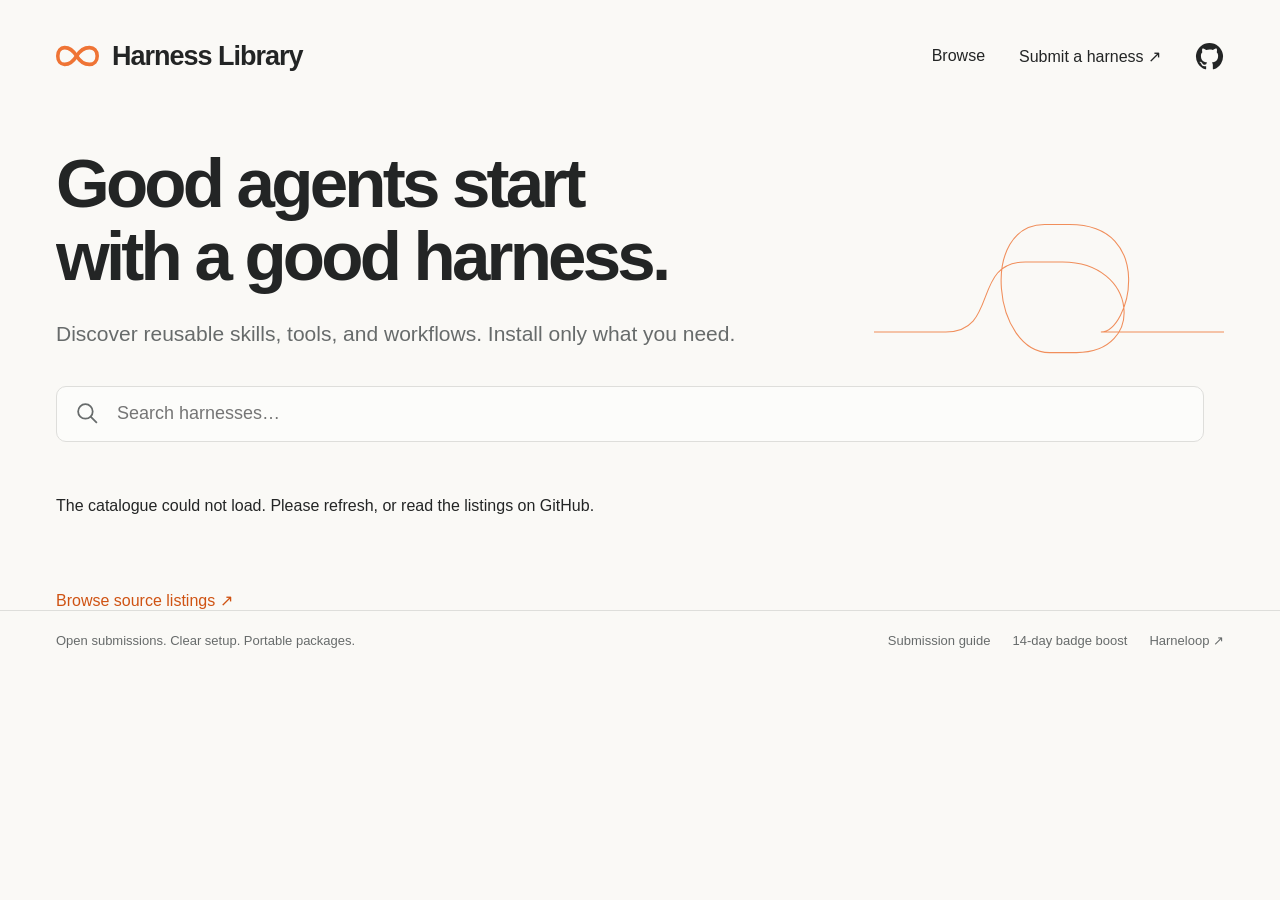
==== site/index.html @ 1335ee17 "Launch Harness Library with reviewed listings and badge rewards" ====
<!doctype html>
<html lang="en">
<head>
  <meta charset="utf-8"><meta name="viewport" content="width=device-width,initial-scale=1">
  <title>Harness Library — reusable agent harnesses</title>
  <meta name="description" content="Discover reusable agent skills, tools and workflows with clear installation instructions. Share your harness in the open Harness Library.">
  <meta name="theme-color" content="#faf9f6"><meta property="og:title" content="Harness Library"><meta property="og:description" content="Good agents start with a good harness. Discover, install and share reusable agent harnesses.">
  <link rel="icon" href="assets/mark.svg" type="image/svg+xml"><link rel="stylesheet" href="style.css">
  <script src="app.js" defer></script>
</head>
<body>
  <a class="skip" href="#main">Skip to content</a>
  <header class="header wrap">
    <a class="brand" href="#" aria-label="Harness Library home"><img src="assets/mark.svg" alt="" width="43" height="34">Harness Library</a>
    <nav aria-label="Main navigation"><a href="#">Browse</a><a href="https://github.com/Ker102/harness-library/issues/new?template=submit-harness.yml">Submit a harness <span aria-hidden="true">↗</span></a><a class="github" href="https://github.com/Ker102/harness-library" aria-label="Harness Library on GitHub"><svg viewBox="0 0 24 24" aria-hidden="true"><path fill="currentColor" d="M12 .8a11.2 11.2 0 0 0-3.54 21.83c.56.1.77-.24.77-.54v-2.1c-3.12.68-3.78-1.33-3.78-1.33-.51-1.3-1.25-1.65-1.25-1.65-1.03-.7.08-.69.08-.69 1.14.08 1.74 1.18 1.74 1.18 1.01 1.73 2.65 1.23 3.29.94.1-.73.39-1.23.71-1.51-2.49-.28-5.11-1.25-5.11-5.54 0-1.22.44-2.22 1.15-3-.11-.28-.5-1.42.11-2.96 0 0 .94-.3 3.08 1.15A10.6 10.6 0 0 1 12 6.2c.95 0 1.9.13 2.79.38 2.14-1.45 3.08-1.15 3.08-1.15.61 1.54.22 2.68.11 2.96.72.78 1.15 1.78 1.15 3 0 4.3-2.63 5.25-5.13 5.53.4.35.76 1.03.76 2.08v3.09c0 .3.2.65.77.54A11.2 11.2 0 0 0 12 .8Z"/></svg></a></nav>
  </header>
  <main id="main" class="wrap" tabindex="-1">
    <section id="browse">
      <div class="hero"><h1>Good agents start<br>with a good harness.</h1><p>Discover reusable skills, tools, and workflows. Install only what you need.</p><svg class="hero-line" viewBox="0 0 560 220" fill="none" aria-hidden="true"><path d="M0 174h115c85 0 41-112 127-112h60c120 0 133 145 22 145h-43c-90 0-113-205-8-205h40c138 0 97 172 50 172h197" stroke="currentColor" stroke-width="1.7"/></svg></div>
      <div class="controls"><label class="search"><svg viewBox="0 0 24 24" fill="none" aria-hidden="true"><circle cx="10" cy="10" r="7"/><path d="m15 15 6 6"/></svg><span class="sr-only">Search harnesses</span><input id="search" type="search" placeholder="Search harnesses…" autocomplete="off"></label><div id="categories" class="categories" role="group" aria-label="Filter by category"></div></div>
      <p id="count" class="sr-only" role="status" aria-live="polite"></p>
      <div id="listings" aria-label="Harness listings"><p class="loading">Loading the library…</p></div>
      <p id="empty" class="empty" hidden>No harnesses match yet. Try another search or category.</p>
    </section>
    <section id="detail" hidden aria-label="Harness details"></section>
    <noscript><p>JavaScript is needed to browse the interactive directory. <a href="https://github.com/Ker102/harness-library/tree/main/data/listings">Read the listings and installation instructions on GitHub.</a></p></noscript>
  </main>
  <footer class="wrap footer"><p>Open submissions. Clear setup. Portable packages.</p><div><a href="https://github.com/Ker102/harness-library/blob/main/CONTRIBUTING.md">Submission guide</a><a href="https://github.com/Ker102/harness-library/blob/main/docs/badge-program.md">14-day badge boost</a><a href="https://harneloop.kaelux.dev">Harneloop ↗</a></div></footer>
  <div id="announcement" class="sr-only" role="status" aria-live="polite"></div>
</body>
</html>
---- site/style.css ----
:root{--bg:#faf9f6;--ink:#232525;--muted:#676b6b;--accent:#cf5313;--orange:#ef7435;--line:#dededb;--surface:#fff;--soft:#f0efeb}*{box-sizing:border-box}html{scroll-behavior:smooth}body{margin:0;background:var(--bg);color:var(--ink);font-family:Inter,"Segoe UI",Arial,sans-serif;-webkit-font-smoothing:antialiased}a{color:var(--accent);text-decoration:none}a:hover{text-decoration:underline}button,input{font:inherit}button,a,input{touch-action:manipulation}button{cursor:pointer}button:focus-visible,a:focus-visible,input:focus-visible{outline:3px solid var(--orange);outline-offset:4px}[hidden]{display:none!important}.wrap{max-width:1370px;margin:auto;padding-left:56px;padding-right:56px}.header{height:112px;display:flex;align-items:center;justify-content:space-between;gap:24px}.brand{display:flex;align-items:center;gap:13px;color:var(--ink);font-size:27px;font-weight:650;letter-spacing:-1px;white-space:nowrap}.brand:hover{text-decoration:none}.header nav{display:flex;align-items:center;gap:34px;font-size:16px}.header nav a{color:var(--ink)}.github svg{width:29px;height:29px;display:block}.hero{position:relative;padding:35px 0 36px;overflow:hidden}.hero h1{font-size:clamp(40px,5.4vw,76px);font-weight:650;letter-spacing:-3.8px;line-height:1.05;margin:0;position:relative;z-index:1}.hero p{font-size:21px;line-height:1.5;color:var(--muted);position:relative;z-index:1;margin:26px 0 0}.hero-line{position:absolute;right:0;top:75px;width:350px;height:210px;color:var(--orange);opacity:.8;z-index:0}.controls{display:flex;gap:20px;align-items:center;margin:0 0 25px}.search{display:flex;align-items:center;gap:15px;border:1px solid var(--line);border-radius:10px;height:56px;flex:1;padding:0 18px;background:rgba(255,255,255,.4)}.search svg{height:25px;width:25px;stroke:var(--muted);stroke-width:1.7;flex-shrink:0}.search input{background:none;border:none;color:var(--ink);width:100%;height:100%;font-size:18px;min-width:0}.search input:focus{outline:none}.search:focus-within{outline:2px solid var(--orange);outline-offset:2px}.categories{display:flex;gap:10px;flex-wrap:wrap}.categories button{border:1px solid var(--line);border-radius:10px;height:52px;padding:0 21px;background:none;color:var(--ink)}.categories button[aria-pressed=true]{background:var(--orange);color:#202222;border-color:var(--orange);font-weight:600}.listing{border-top:1px solid var(--line);padding:28px 0;display:grid;grid-template-columns:174px 1fr 175px;gap:28px;align-items:center}.thumb{height:138px;width:174px;border-radius:10px;overflow:hidden;background:#fff0e5}.thumb img{width:100%;height:100%;object-fit:cover}.listing h2{font-size:27px;letter-spacing:-.9px;font-weight:650;line-height:1.2;margin:0 0 10px}.listing h2 a{color:var(--ink)}.listing p{font-size:18px;line-height:1.45;color:var(--muted);margin:0 0 17px}.labels{display:flex;flex-wrap:wrap;gap:8px;align-items:center}.label{font-size:13px;line-height:1.4;background:#eeedeb;border-radius:20px;padding:6px 12px;color:#585d5d}.label.category{background:#ffe8d8;color:#a8400c}.label.boost{background:#fff0de;color:#9c470f}.listing-action a{font-size:17px;font-weight:600;display:block}.listing-action span{font-size:13px;color:var(--muted);display:block;margin-top:12px}.footer{border-top:1px solid var(--line);padding-top:22px;padding-bottom:32px;display:flex;gap:24px;justify-content:space-between;font-size:13px;color:var(--muted);margin-top:0}.footer p{margin:0}.footer div{display:flex;gap:22px;flex-wrap:wrap}.footer a{color:var(--muted)}.empty,.loading{padding:45px 0 90px;color:var(--muted)}.skip{position:fixed;top:-100px;left:20px;z-index:10;padding:12px;background:white}.skip:focus{top:12px}.sr-only{position:absolute;width:1px;height:1px;padding:0;margin:-1px;overflow:hidden;clip:rect(0,0,0,0);white-space:nowrap;border:0}.back{display:inline-block;margin:18px 0 29px;font-size:15px}.detail-head{border-bottom:1px solid var(--line);padding-bottom:25px}.detail-head h1{font-size:clamp(36px,4vw,57px);line-height:1.13;letter-spacing:-2px;margin:0 0 13px;font-weight:650}.detail-head p{font-size:21px;color:var(--muted);line-height:1.5;margin:0 0 21px}.detail-grid{display:grid;grid-template-columns:minmax(0,1.8fr) minmax(0,1fr);gap:55px;padding:29px 0 55px}.detail-grid h2{font-size:27px;letter-spacing:-.7px;margin:0 0 24px}.detail-grid h3{font-size:19px;line-height:1.35;margin:0 0 8px}.detail-grid p,.detail-grid li{font-size:16px;line-height:1.65;color:var(--muted)}.detail-grid p{margin:0 0 15px}.install-steps{padding:0;list-style:none;counter-reset:steps}.install-steps>li{position:relative;padding-left:51px;margin-bottom:30px;counter-increment:steps}.install-steps>li:before{content:counter(steps);position:absolute;left:0;top:0;display:grid;place-items:center;width:32px;height:32px;background:var(--orange);color:#252727;border-radius:50%;font-size:17px;font-weight:650}.install-steps>li h3{color:var(--ink)}.actions{display:flex;gap:20px;align-items:center;flex-wrap:wrap;margin:18px 0 22px}.button{background:var(--orange);color:#202222;border:1px solid var(--orange);border-radius:7px;font-size:15px;font-weight:600;padding:13px 18px;display:inline-flex;align-items:center;gap:10px}.button:hover{background:#f58a54;text-decoration:none}.codebox{position:relative;background:var(--soft);border:1px solid var(--line);border-radius:8px;padding:18px 16px 50px;margin:17px 0 0}.codebox pre{margin:0;white-space:pre-wrap;overflow-wrap:anywhere;color:var(--ink);font:13px/1.8 Consolas,"Liberation Mono",monospace}.copy{position:absolute;bottom:10px;right:10px;border:1px solid var(--line);border-radius:5px;background:var(--bg);font-size:12px;padding:5px 10px;color:var(--ink)}.manual{border-top:1px solid var(--line);padding-top:22px;margin-top:12px}.manual ul,.notes ul{padding-left:20px}.detail-aside{border-left:1px solid var(--line);padding-left:30px}.inside{display:grid;grid-template-columns:1fr 1fr;gap:15px 22px;margin-bottom:25px}.inside div{font-size:14px;color:var(--muted)}.inside strong{display:block;font-size:24px;color:var(--ink);margin-bottom:3px}.aside-section{border-top:1px solid var(--line);padding-top:20px;margin-top:20px}.badge-offer{background:#fff0e4;border-radius:8px;padding:20px;margin-top:25px}.badge-offer img{max-width:100%;height:28px;margin:4px 0 8px}.badge-offer p{font-size:14px}.badge-offer .codebox{font-size:11px;background:rgba(255,255,255,.6)}.review-link{font-size:14px}.version-line{font-size:14px!important}.error{padding:30px 0 60px}main:focus{outline:none}
@media(min-width:1500px){.hero-line{right:0}}@media(max-width:1100px){.wrap{padding-left:36px;padding-right:36px}.hero h1{letter-spacing:-2.5px}.hero-line{display:none}.controls{align-items:stretch;flex-wrap:wrap}.search{flex-basis:100%;}.listing{grid-template-columns:138px 1fr 135px;gap:22px}.thumb{width:138px;height:125px}.listing h2{font-size:24px}.listing p{font-size:16px}.listing-action a{font-size:15px}.detail-grid{gap:30px}.detail-aside{padding-left:24px}.footer{flex-wrap:wrap}}@media(max-width:720px){.wrap{padding-left:22px;padding-right:22px}.header{height:auto;padding-top:25px;padding-bottom:15px;align-items:flex-start;gap:18px;flex-wrap:wrap}.brand{font-size:23px}.brand img{width:35px}.header nav{gap:22px;font-size:14px}.github svg{width:23px;height:23px}.hero{padding-top:25px;padding-bottom:27px}.hero h1{font-size:40px;letter-spacing:-1.8px}.hero p{font-size:17px;margin-top:20px}.hero-line{display:none}.controls{gap:14px;margin-bottom:22px}.search{height:52px}.search input{font-size:16px}.categories button{padding:0 15px;height:43px;font-size:14px}.listing{grid-template-columns:76px 1fr;gap:17px;padding:26px 0;align-items:start}.thumb{width:76px;height:76px;border-radius:8px}.listing h2{font-size:23px;margin:0 0 10px}.listing p{font-size:15px;margin-bottom:13px}.labels{gap:7px}.label{font-size:11px;padding:5px 9px}.listing-action{grid-column:2}.listing-action span{display:none}.listing-action a{font-size:15px}.footer{font-size:12px;gap:15px;padding-top:23px;padding-bottom:27px}.footer div{gap:17px}.back{margin-top:12px;margin-bottom:24px}.detail-head h1{letter-spacing:-1.5px;font-size:36px}.detail-head p{font-size:18px}.detail-grid{grid-template-columns:1fr;padding-top:25px;gap:18px}.detail-aside{border-left:none;padding-left:0;border-top:1px solid var(--line);padding-top:25px}.detail-grid h2{font-size:25px}.install-steps>li{padding-left:43px}.detail-grid p,.detail-grid li{font-size:15px}.actions{gap:16px}.codebox pre{font-size:12px}.detail-grid h3{font-size:18px}}@media(prefers-reduced-motion:reduce){html{scroll-behavior:auto}}
@media(min-width:1101px){.hero-line{right:0;width:350px;top:75px}}@media(max-width:1100px){.hero-line{display:none}}
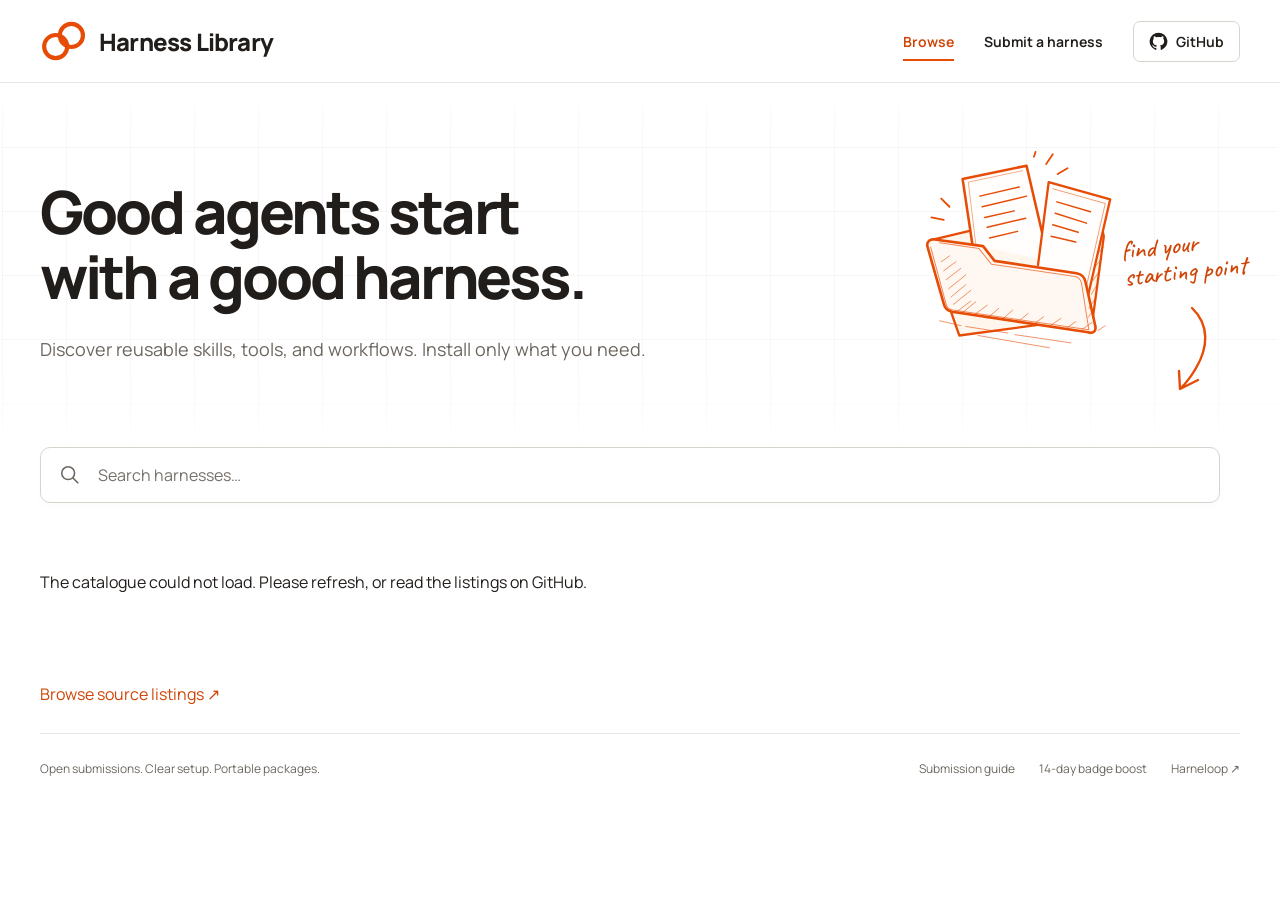
==== commit dc23fa8e: "Refine library design with linked rings and hand-drawn guidance" ====
--- a/site/index.html
+++ b/site/index.html
@@ -4,19 +4,25 @@
   <meta charset="utf-8"><meta name="viewport" content="width=device-width,initial-scale=1">
   <title>Harness Library — reusable agent harnesses</title>
   <meta name="description" content="Discover reusable agent skills, tools and workflows with clear installation instructions. Share your harness in the open Harness Library.">
-  <meta name="theme-color" content="#faf9f6"><meta property="og:title" content="Harness Library"><meta property="og:description" content="Good agents start with a good harness. Discover, install and share reusable agent harnesses.">
-  <link rel="icon" href="assets/mark.svg" type="image/svg+xml"><link rel="stylesheet" href="style.css">
+  <meta name="theme-color" content="#ffffff"><meta property="og:title" content="Harness Library"><meta property="og:description" content="Good agents start with a good harness. Discover, install and share reusable agent harnesses.">
+  <link rel="icon" href="assets/mark.svg" type="image/svg+xml">
+  <link rel="preload" href="assets/fonts/manrope-latin.woff2" as="font" type="font/woff2" crossorigin>
+  <link rel="stylesheet" href="style.css">
   <script src="app.js" defer></script>
 </head>
 <body>
   <a class="skip" href="#main">Skip to content</a>
-  <header class="header wrap">
-    <a class="brand" href="#" aria-label="Harness Library home"><img src="assets/mark.svg" alt="" width="43" height="34">Harness Library</a>
-    <nav aria-label="Main navigation"><a href="#">Browse</a><a href="https://github.com/Ker102/harness-library/issues/new?template=submit-harness.yml">Submit a harness <span aria-hidden="true">↗</span></a><a class="github" href="https://github.com/Ker102/harness-library" aria-label="Harness Library on GitHub"><svg viewBox="0 0 24 24" aria-hidden="true"><path fill="currentColor" d="M12 .8a11.2 11.2 0 0 0-3.54 21.83c.56.1.77-.24.77-.54v-2.1c-3.12.68-3.78-1.33-3.78-1.33-.51-1.3-1.25-1.65-1.25-1.65-1.03-.7.08-.69.08-.69 1.14.08 1.74 1.18 1.74 1.18 1.01 1.73 2.65 1.23 3.29.94.1-.73.39-1.23.71-1.51-2.49-.28-5.11-1.25-5.11-5.54 0-1.22.44-2.22 1.15-3-.11-.28-.5-1.42.11-2.96 0 0 .94-.3 3.08 1.15A10.6 10.6 0 0 1 12 6.2c.95 0 1.9.13 2.79.38 2.14-1.45 3.08-1.15 3.08-1.15.61 1.54.22 2.68.11 2.96.72.78 1.15 1.78 1.15 3 0 4.3-2.63 5.25-5.13 5.53.4.35.76 1.03.76 2.08v3.09c0 .3.2.65.77.54A11.2 11.2 0 0 0 12 .8Z"/></svg></a></nav>
+  <header class="site-header"><div class="header wrap">
+    <a class="brand" href="#" aria-label="Harness Library home"><img src="assets/mark.svg" alt="" width="48" height="44">Harness Library</a>
+    <nav aria-label="Main navigation"><a class="nav-browse" href="#" aria-current="page">Browse</a><a href="https://github.com/Ker102/harness-library/issues/new?template=submit-harness.yml">Submit a harness</a><a class="github" href="https://github.com/Ker102/harness-library" aria-label="Harness Library on GitHub"><svg viewBox="0 0 24 24" aria-hidden="true"><path fill="currentColor" d="M12 .8a11.2 11.2 0 0 0-3.54 21.83c.56.1.77-.24.77-.54v-2.1c-3.12.68-3.78-1.33-3.78-1.33-.51-1.3-1.25-1.65-1.25-1.65-1.03-.7.08-.69.08-.69 1.14.08 1.74 1.18 1.74 1.18 1.01 1.73 2.65 1.23 3.29.94.1-.73.39-1.23.71-1.51-2.49-.28-5.11-1.25-5.11-5.54 0-1.22.44-2.22 1.15-3-.11-.28-.5-1.42.11-2.96 0 0 .94-.3 3.08 1.15A10.6 10.6 0 0 1 12 6.2c.95 0 1.9.13 2.79.38 2.14-1.45 3.08-1.15 3.08-1.15.61 1.54.22 2.68.11 2.96.72.78 1.15 1.78 1.15 3 0 4.3-2.63 5.25-5.13 5.53.4.35.76 1.03.76 2.08v3.09c0 .3.2.65.77.54A11.2 11.2 0 0 0 12 .8Z"/></svg><span>GitHub</span></a></nav>
+  </div>
   </header>
   <main id="main" class="wrap" tabindex="-1">
     <section id="browse">
-      <div class="hero"><h1>Good agents start<br>with a good harness.</h1><p>Discover reusable skills, tools, and workflows. Install only what you need.</p><svg class="hero-line" viewBox="0 0 560 220" fill="none" aria-hidden="true"><path d="M0 174h115c85 0 41-112 127-112h60c120 0 133 145 22 145h-43c-90 0-113-205-8-205h40c138 0 97 172 50 172h197" stroke="currentColor" stroke-width="1.7"/></svg></div>
+      <div class="hero">
+        <div class="hero-copy"><h1>Good agents start<br>with a good harness.</h1><p>Discover reusable skills, tools, and workflows. Install only what you need.</p></div>
+        <div class="hero-sketch" aria-hidden="true"><img src="assets/harness-sketch.svg" alt="" width="340" height="270"><span class="sketch-note">find your<br>starting point</span></div>
+      </div>
       <div class="controls"><label class="search"><svg viewBox="0 0 24 24" fill="none" aria-hidden="true"><circle cx="10" cy="10" r="7"/><path d="m15 15 6 6"/></svg><span class="sr-only">Search harnesses</span><input id="search" type="search" placeholder="Search harnesses…" autocomplete="off"></label><div id="categories" class="categories" role="group" aria-label="Filter by category"></div></div>
       <p id="count" class="sr-only" role="status" aria-live="polite"></p>
       <div id="listings" aria-label="Harness listings"><p class="loading">Loading the library…</p></div>
--- a/site/style.css
+++ b/site/style.css
@@ -1,3 +1,262 @@
-:root{--bg:#faf9f6;--ink:#232525;--muted:#676b6b;--accent:#cf5313;--orange:#ef7435;--line:#dededb;--surface:#fff;--soft:#f0efeb}*{box-sizing:border-box}html{scroll-behavior:smooth}body{margin:0;background:var(--bg);color:var(--ink);font-family:Inter,"Segoe UI",Arial,sans-serif;-webkit-font-smoothing:antialiased}a{color:var(--accent);text-decoration:none}a:hover{text-decoration:underline}button,input{font:inherit}button,a,input{touch-action:manipulation}button{cursor:pointer}button:focus-visible,a:focus-visible,input:focus-visible{outline:3px solid var(--orange);outline-offset:4px}[hidden]{display:none!important}.wrap{max-width:1370px;margin:auto;padding-left:56px;padding-right:56px}.header{height:112px;display:flex;align-items:center;justify-content:space-between;gap:24px}.brand{display:flex;align-items:center;gap:13px;color:var(--ink);font-size:27px;font-weight:650;letter-spacing:-1px;white-space:nowrap}.brand:hover{text-decoration:none}.header nav{display:flex;align-items:center;gap:34px;font-size:16px}.header nav a{color:var(--ink)}.github svg{width:29px;height:29px;display:block}.hero{position:relative;padding:35px 0 36px;overflow:hidden}.hero h1{font-size:clamp(40px,5.4vw,76px);font-weight:650;letter-spacing:-3.8px;line-height:1.05;margin:0;position:relative;z-index:1}.hero p{font-size:21px;line-height:1.5;color:var(--muted);position:relative;z-index:1;margin:26px 0 0}.hero-line{position:absolute;right:0;top:75px;width:350px;height:210px;color:var(--orange);opacity:.8;z-index:0}.controls{display:flex;gap:20px;align-items:center;margin:0 0 25px}.search{display:flex;align-items:center;gap:15px;border:1px solid var(--line);border-radius:10px;height:56px;flex:1;padding:0 18px;background:rgba(255,255,255,.4)}.search svg{height:25px;width:25px;stroke:var(--muted);stroke-width:1.7;flex-shrink:0}.search input{background:none;border:none;color:var(--ink);width:100%;height:100%;font-size:18px;min-width:0}.search input:focus{outline:none}.search:focus-within{outline:2px solid var(--orange);outline-offset:2px}.categories{display:flex;gap:10px;flex-wrap:wrap}.categories button{border:1px solid var(--line);border-radius:10px;height:52px;padding:0 21px;background:none;color:var(--ink)}.categories button[aria-pressed=true]{background:var(--orange);color:#202222;border-color:var(--orange);font-weight:600}.listing{border-top:1px solid var(--line);padding:28px 0;display:grid;grid-template-columns:174px 1fr 175px;gap:28px;align-items:center}.thumb{height:138px;width:174px;border-radius:10px;overflow:hidden;background:#fff0e5}.thumb img{width:100%;height:100%;object-fit:cover}.listing h2{font-size:27px;letter-spacing:-.9px;font-weight:650;line-height:1.2;margin:0 0 10px}.listing h2 a{color:var(--ink)}.listing p{font-size:18px;line-height:1.45;color:var(--muted);margin:0 0 17px}.labels{display:flex;flex-wrap:wrap;gap:8px;align-items:center}.label{font-size:13px;line-height:1.4;background:#eeedeb;border-radius:20px;padding:6px 12px;color:#585d5d}.label.category{background:#ffe8d8;color:#a8400c}.label.boost{background:#fff0de;color:#9c470f}.listing-action a{font-size:17px;font-weight:600;display:block}.listing-action span{font-size:13px;color:var(--muted);display:block;margin-top:12px}.footer{border-top:1px solid var(--line);padding-top:22px;padding-bottom:32px;display:flex;gap:24px;justify-content:space-between;font-size:13px;color:var(--muted);margin-top:0}.footer p{margin:0}.footer div{display:flex;gap:22px;flex-wrap:wrap}.footer a{color:var(--muted)}.empty,.loading{padding:45px 0 90px;color:var(--muted)}.skip{position:fixed;top:-100px;left:20px;z-index:10;padding:12px;background:white}.skip:focus{top:12px}.sr-only{position:absolute;width:1px;height:1px;padding:0;margin:-1px;overflow:hidden;clip:rect(0,0,0,0);white-space:nowrap;border:0}.back{display:inline-block;margin:18px 0 29px;font-size:15px}.detail-head{border-bottom:1px solid var(--line);padding-bottom:25px}.detail-head h1{font-size:clamp(36px,4vw,57px);line-height:1.13;letter-spacing:-2px;margin:0 0 13px;font-weight:650}.detail-head p{font-size:21px;color:var(--muted);line-height:1.5;margin:0 0 21px}.detail-grid{display:grid;grid-template-columns:minmax(0,1.8fr) minmax(0,1fr);gap:55px;padding:29px 0 55px}.detail-grid h2{font-size:27px;letter-spacing:-.7px;margin:0 0 24px}.detail-grid h3{font-size:19px;line-height:1.35;margin:0 0 8px}.detail-grid p,.detail-grid li{font-size:16px;line-height:1.65;color:var(--muted)}.detail-grid p{margin:0 0 15px}.install-steps{padding:0;list-style:none;counter-reset:steps}.install-steps>li{position:relative;padding-left:51px;margin-bottom:30px;counter-increment:steps}.install-steps>li:before{content:counter(steps);position:absolute;left:0;top:0;display:grid;place-items:center;width:32px;height:32px;background:var(--orange);color:#252727;border-radius:50%;font-size:17px;font-weight:650}.install-steps>li h3{color:var(--ink)}.actions{display:flex;gap:20px;align-items:center;flex-wrap:wrap;margin:18px 0 22px}.button{background:var(--orange);color:#202222;border:1px solid var(--orange);border-radius:7px;font-size:15px;font-weight:600;padding:13px 18px;display:inline-flex;align-items:center;gap:10px}.button:hover{background:#f58a54;text-decoration:none}.codebox{position:relative;background:var(--soft);border:1px solid var(--line);border-radius:8px;padding:18px 16px 50px;margin:17px 0 0}.codebox pre{margin:0;white-space:pre-wrap;overflow-wrap:anywhere;color:var(--ink);font:13px/1.8 Consolas,"Liberation Mono",monospace}.copy{position:absolute;bottom:10px;right:10px;border:1px solid var(--line);border-radius:5px;background:var(--bg);font-size:12px;padding:5px 10px;color:var(--ink)}.manual{border-top:1px solid var(--line);padding-top:22px;margin-top:12px}.manual ul,.notes ul{padding-left:20px}.detail-aside{border-left:1px solid var(--line);padding-left:30px}.inside{display:grid;grid-template-columns:1fr 1fr;gap:15px 22px;margin-bottom:25px}.inside div{font-size:14px;color:var(--muted)}.inside strong{display:block;font-size:24px;color:var(--ink);margin-bottom:3px}.aside-section{border-top:1px solid var(--line);padding-top:20px;margin-top:20px}.badge-offer{background:#fff0e4;border-radius:8px;padding:20px;margin-top:25px}.badge-offer img{max-width:100%;height:28px;margin:4px 0 8px}.badge-offer p{font-size:14px}.badge-offer .codebox{font-size:11px;background:rgba(255,255,255,.6)}.review-link{font-size:14px}.version-line{font-size:14px!important}.error{padding:30px 0 60px}main:focus{outline:none}
-@media(min-width:1500px){.hero-line{right:0}}@media(max-width:1100px){.wrap{padding-left:36px;padding-right:36px}.hero h1{letter-spacing:-2.5px}.hero-line{display:none}.controls{align-items:stretch;flex-wrap:wrap}.search{flex-basis:100%;}.listing{grid-template-columns:138px 1fr 135px;gap:22px}.thumb{width:138px;height:125px}.listing h2{font-size:24px}.listing p{font-size:16px}.listing-action a{font-size:15px}.detail-grid{gap:30px}.detail-aside{padding-left:24px}.footer{flex-wrap:wrap}}@media(max-width:720px){.wrap{padding-left:22px;padding-right:22px}.header{height:auto;padding-top:25px;padding-bottom:15px;align-items:flex-start;gap:18px;flex-wrap:wrap}.brand{font-size:23px}.brand img{width:35px}.header nav{gap:22px;font-size:14px}.github svg{width:23px;height:23px}.hero{padding-top:25px;padding-bottom:27px}.hero h1{font-size:40px;letter-spacing:-1.8px}.hero p{font-size:17px;margin-top:20px}.hero-line{display:none}.controls{gap:14px;margin-bottom:22px}.search{height:52px}.search input{font-size:16px}.categories button{padding:0 15px;height:43px;font-size:14px}.listing{grid-template-columns:76px 1fr;gap:17px;padding:26px 0;align-items:start}.thumb{width:76px;height:76px;border-radius:8px}.listing h2{font-size:23px;margin:0 0 10px}.listing p{font-size:15px;margin-bottom:13px}.labels{gap:7px}.label{font-size:11px;padding:5px 9px}.listing-action{grid-column:2}.listing-action span{display:none}.listing-action a{font-size:15px}.footer{font-size:12px;gap:15px;padding-top:23px;padding-bottom:27px}.footer div{gap:17px}.back{margin-top:12px;margin-bottom:24px}.detail-head h1{letter-spacing:-1.5px;font-size:36px}.detail-head p{font-size:18px}.detail-grid{grid-template-columns:1fr;padding-top:25px;gap:18px}.detail-aside{border-left:none;padding-left:0;border-top:1px solid var(--line);padding-top:25px}.detail-grid h2{font-size:25px}.install-steps>li{padding-left:43px}.detail-grid p,.detail-grid li{font-size:15px}.actions{gap:16px}.codebox pre{font-size:12px}.detail-grid h3{font-size:18px}}@media(prefers-reduced-motion:reduce){html{scroll-behavior:auto}}
-@media(min-width:1101px){.hero-line{right:0;width:350px;top:75px}}@media(max-width:1100px){.hero-line{display:none}}
+@font-face {
+  font-family: Manrope;
+  src: url('assets/fonts/manrope-latin.woff2') format('woff2');
+  font-style: normal;
+  font-weight: 200 800;
+  font-display: swap;
+}
+@font-face {
+  font-family: 'JetBrains Mono';
+  src: url('assets/fonts/jetbrains-mono-latin.woff2') format('woff2');
+  font-style: normal;
+  font-weight: 100 800;
+  font-display: swap;
+}
+@font-face {
+  font-family: Caveat;
+  src: url('assets/fonts/caveat-latin.woff2') format('woff2');
+  font-style: normal;
+  font-weight: 400 700;
+  font-display: swap;
+}
+:root {
+  color-scheme: light;
+  --bg: #ffffff;
+  --ink: #211d1a;
+  --muted: #6d665f;
+  --accent: #cf4507;
+  --orange: #e64c06;
+  --line: #e8e4e0;
+  --line-strong: #d9d3cd;
+  --surface: #ffffff;
+  --soft: #f7f6f4;
+  --peach: #fff2e9;
+  --radius: 10px;
+}
+* { box-sizing: border-box; }
+html { scroll-behavior: smooth; scroll-padding-top: 100px; }
+body {
+  margin: 0;
+  min-width: 320px;
+  background: var(--bg);
+  color: var(--ink);
+  font-family: Manrope, 'Segoe UI', sans-serif;
+  font-synthesis: none;
+  -webkit-font-smoothing: antialiased;
+  text-rendering: optimizeLegibility;
+}
+a { color: var(--accent); text-decoration: none; }
+a:hover { text-decoration: underline; }
+button, input { font: inherit; }
+button, a, input { touch-action: manipulation; }
+button { cursor: pointer; }
+button:focus-visible, a:focus-visible, input:focus-visible {
+  outline: 3px solid var(--orange);
+  outline-offset: 4px;
+}
+[hidden] { display: none !important; }
+::selection { background: #ffe3d3; color: var(--ink); }
+.wrap { width: min(calc(100% - 80px), 1240px); margin-inline: auto; }
+.site-header {
+  position: sticky;
+  top: 0;
+  z-index: 20;
+  border-bottom: 1px solid var(--line);
+  background: rgba(255,255,255,.96);
+}
+.header { height: 82px; display: flex; align-items: center; justify-content: space-between; gap: 28px; }
+.brand { display: inline-flex; align-items: center; gap: 11px; color: var(--ink); font-size: 24px; font-weight: 800; letter-spacing: -.8px; white-space: nowrap; }
+.brand img { flex-shrink: 0; }
+.brand:hover { text-decoration: none; }
+.header nav { display: flex; align-items: center; gap: 30px; font-size: 14px; font-weight: 650; }
+.header nav a { color: var(--ink); }
+.nav-browse { position: relative; padding-block: 12px; }
+.nav-browse[aria-current='page'] { color: var(--accent); }
+.nav-browse[aria-current='page']::after { content: ''; position: absolute; inset: auto 0 2px; height: 2px; background: var(--orange); }
+.github { display: inline-flex; align-items: center; gap: 8px; padding: 10px 15px; border: 1px solid var(--line-strong); border-radius: 7px; transition: border-color 180ms, box-shadow 180ms; }
+.github:hover { text-decoration: none; border-color: #bdb4ac; box-shadow: 0 6px 16px #3723150c; }
+.github svg { width: 19px; height: 19px; }
+.hero { position: relative; isolation: isolate; display: grid; grid-template-columns: minmax(0,1fr) 340px; gap: 28px; align-items: center; padding: 54px 0 40px; }
+.hero::before {
+  content: '';
+  position: absolute;
+  z-index: -1;
+  inset: 0 -38px -30px;
+  background: linear-gradient(#e8e4e052 1px,transparent 1px), linear-gradient(90deg,#e8e4e052 1px,transparent 1px);
+  background-size: 64px 64px;
+  mask-image: linear-gradient(transparent,#000 18%,#000 62%,transparent);
+  pointer-events: none;
+}
+.hero h1 { margin: 0; font-size: clamp(44px,4.65vw,68px); font-weight: 780; line-height: 1.1; letter-spacing: -2.9px; }
+.hero p { max-width: 760px; margin: 24px 0 0; color: var(--muted); font-size: 18px; line-height: 1.75; }
+.hero-sketch { position: relative; width: 340px; height: 270px; }
+.hero-sketch > img { display: block; width: 100%; height: 100%; }
+.sketch-note { position: absolute; left: 222px; top: 93px; width: 136px; white-space: nowrap; color: var(--accent); font-family: Caveat, cursive; font-weight: 500; font-size: 26px; line-height: 1.05; transform: rotate(-6deg); }
+.controls { display: flex; gap: 20px; align-items: center; margin: 0 0 24px; }
+.search { display: flex; align-items: center; gap: 15px; min-width: 0; flex: 1; height: 56px; padding: 0 18px; background: var(--surface); border: 1px solid var(--line-strong); border-radius: var(--radius); box-shadow: 0 4px 12px #37231504; }
+.search svg { width: 22px; height: 22px; flex-shrink: 0; stroke: var(--muted); stroke-width: 1.7; }
+.search input { width: 100%; min-width: 0; height: 100%; border: none; background: none; color: var(--ink); font-size: 16px; }
+.search input::placeholder { color: #77706a; opacity: 1; }
+.search input:focus { outline: none; }
+.search:focus-within { outline: 2px solid var(--orange); outline-offset: 2px; }
+.categories { display: flex; flex-wrap: wrap; gap: 10px; }
+.categories button { height: 48px; padding: 0 20px; border: 1px solid var(--line-strong); border-radius: 8px; background: var(--surface); color: var(--ink); font-size: 14px; font-weight: 650; transition: color 160ms, background 160ms, border-color 160ms; }
+.categories button:hover { border-color: #bcb3ab; background: var(--soft); }
+.categories button[aria-pressed='true'] { background: var(--accent); border-color: var(--accent); color: #fff; box-shadow: 0 5px 13px #cf450718; }
+#listings { display: grid; gap: 14px; }
+.listing { display: grid; grid-template-columns: 138px minmax(0,1fr) 164px; gap: 28px; align-items: center; padding: 24px; border: 1px solid var(--line); border-radius: 12px; background: var(--surface); transition: border-color 180ms, box-shadow 180ms; }
+.listing:hover { border-color: #d5c9bf; box-shadow: 0 10px 28px #37231508; }
+.thumb { width: 138px; height: 124px; border-radius: 9px; overflow: hidden; background: var(--peach); }
+.thumb img { display: block; width: 100%; height: 100%; object-fit: cover; }
+.listing h2 { margin: 0 0 10px; font-size: 25px; line-height: 1.22; letter-spacing: -.85px; font-weight: 780; }
+.listing h2 a { color: var(--ink); }
+.listing p { margin: 0 0 16px; color: var(--muted); font-size: 16px; line-height: 1.55; }
+.labels { display: flex; flex-wrap: wrap; gap: 7px; align-items: center; }
+.label { padding: 5px 10px; border-radius: 20px; background: #f0eeeb; color: #635c55; font-size: 11px; line-height: 1.45; font-weight: 560; }
+.label.category { color: #a03908; background: #fff0e6; }
+.label.boost { color: #98500e; background: #fff2df; }
+.listing-action { justify-self: end; }
+.listing-action a { display: block; font-size: 16px; font-weight: 720; }
+.listing-action span { display: block; margin-top: 12px; color: var(--muted); font-size: 12px; }
+.footer { display: flex; justify-content: space-between; gap: 24px; padding-block: 25px 32px; margin-top: 28px; border-top: 1px solid var(--line); font-size: 12px; color: var(--muted); line-height: 1.6; }
+.footer p { margin: 0; }
+.footer div { display: flex; flex-wrap: wrap; gap: 24px; }
+.footer a { color: var(--muted); }
+.footer a:hover { color: var(--accent); }
+.empty, .loading { padding: 30px 0 60px; color: var(--muted); }
+.skip { position: fixed; top: -100px; left: 20px; z-index: 30; padding: 12px; border: 1px solid var(--line); border-radius: 6px; background: var(--surface); }
+.skip:focus { top: 10px; }
+.sr-only { position: absolute; width: 1px; height: 1px; padding: 0; margin: -1px; overflow: hidden; clip: rect(0,0,0,0); white-space: nowrap; border: 0; }
+.back { display: inline-block; margin: 28px 0 28px; font-size: 14px; font-weight: 600; }
+.detail-head { padding-bottom: 27px; border-bottom: 1px solid var(--line); }
+.detail-head h1 { margin: 0 0 14px; font-size: clamp(34px,4vw,54px); line-height: 1.14; letter-spacing: -2px; font-weight: 780; }
+.detail-head p { margin: 0 0 20px; font-size: 19px; color: var(--muted); line-height: 1.6; }
+.detail-head .label { font-size: 12px; padding: 6px 12px; }
+.detail-grid { display: grid; grid-template-columns: minmax(0,1.8fr) minmax(0,1fr); gap: 48px; padding: 32px 0 24px; }
+.detail-grid h2 { margin: 0 0 22px; font-size: 27px; line-height: 1.3; font-weight: 780; letter-spacing: -.8px; }
+.detail-grid h3 { margin: 0 0 9px; font-size: 18px; font-weight: 730; line-height: 1.4; }
+.detail-grid p, .detail-grid li { color: var(--muted); font-size: 15px; line-height: 1.75; }
+.detail-grid p { margin: 0 0 15px; }
+.install-steps { padding: 0; margin-top: 26px; list-style: none; counter-reset: steps; }
+.install-steps > li { position: relative; padding-left: 46px; margin-bottom: 30px; counter-increment: steps; }
+.install-steps > li::before { content: counter(steps); position: absolute; left: 0; top: 0; display: grid; place-items: center; width: 30px; height: 30px; background: var(--accent); color: #fff; border-radius: 50%; font-size: 15px; font-weight: 720; }
+.install-steps > li h3 { color: var(--ink); }
+.actions { display: flex; flex-wrap: wrap; align-items: center; gap: 22px; margin: 18px 0 20px; font-size: 14px; font-weight: 650; }
+.button { display: inline-flex; align-items: center; justify-content: center; gap: 10px; padding: 13px 20px; background: var(--accent); color: #fff; border: 1px solid var(--accent); border-radius: 7px; font-size: 14px; font-weight: 720; transition: background 160ms, box-shadow 160ms; }
+.button:hover { background: #b83b06; text-decoration: none; box-shadow: 0 8px 18px #cf45071a; }
+.codebox { position: relative; padding: 18px 17px 48px; margin: 17px 0 0; border: 1px solid var(--line); border-radius: 8px; background: var(--soft); }
+.codebox pre { margin: 0; white-space: pre-wrap; overflow-wrap: anywhere; color: var(--ink); font: 12px/1.85 'JetBrains Mono', Consolas, monospace; }
+.copy { position: absolute; bottom: 10px; right: 10px; padding: 5px 10px; border: 1px solid var(--line-strong); border-radius: 5px; background: var(--surface); color: var(--ink); font-size: 11px; font-weight: 650; transition: border-color 160ms; }
+.copy:hover { border-color: var(--accent); }
+.manual { padding-top: 23px; margin-top: 14px; border-top: 1px solid var(--line); }
+.manual ul, .notes ul { padding-left: 18px; }
+.manual li, .notes li { margin-bottom: 8px; }
+.detail-aside { border-left: 1px solid var(--line); padding-left: 28px; }
+.inside { display: grid; grid-template-columns: 1fr 1fr; gap: 10px; margin-bottom: 24px; }
+.inside div { padding: 14px 16px; border: 1px solid var(--line); border-radius: 8px; background: #fcfbfa; color: var(--muted); font-size: 12px; line-height: 1.5; }
+.inside strong { display: block; margin-bottom: 3px; color: var(--ink); font-size: 25px; font-weight: 750; }
+.aside-section { border-top: 1px solid var(--line); padding-top: 21px; margin-top: 22px; }
+.badge-offer { position: relative; padding: 22px 20px; margin-top: 26px; border-radius: 10px; background: var(--peach); }
+.badge-offer p { font-size: 13px; }
+.badge-art { position: relative; width: 100%; min-height: 92px; display: flex; align-items: flex-end; padding-bottom: 9px; margin-top: 5px; }
+.badge-art > img { max-width: 100%; height: 28px; }
+.badge-note { position: absolute; top: 2px; left: 0; width: max-content; white-space: nowrap; color: var(--accent); font: 500 25px/.95 Caveat, cursive; transform: rotate(-5deg); }
+.badge-pointer { position: absolute; width: 59px; height: 54px; top: 2px; left: 176px; }
+.badge-art > .badge-pointer { height: 54px; }
+.badge-offer .codebox { margin-top: 13px; background: rgba(255,255,255,.68); }
+.badge-offer .codebox pre { font-size: 10px; }
+.badge-offer > a { display: inline-block; margin-top: 12px; font-size: 12px; }
+.review-link { font-size: 13px; }
+.version-line { font-size: 12px !important; }
+.error { padding: 28px 0 60px; }
+main:focus { outline: none; }
+@media (max-width:1100px) {
+  .wrap { width: calc(100% - 56px); }
+  .hero::before { inset-inline: -28px; }
+  .hero { grid-template-columns: minmax(0,1fr) 280px; gap: 16px; padding-top: 42px; }
+  .hero h1 { letter-spacing: -2.3px; }
+  .hero-sketch { width: 280px; height: 223px; }
+  .sketch-note { left: 188px; top: 78px; width: 116px; font-size: 23px; }
+  .controls { flex-wrap: wrap; gap: 14px; }
+  .search { flex-basis: 100%; }
+  .listing { grid-template-columns: 116px minmax(0,1fr) 140px; gap: 23px; padding: 22px; }
+  .thumb { width: 116px; height: 112px; }
+  .listing h2 { font-size: 23px; }
+  .listing p { font-size: 15px; }
+  .listing-action a { font-size: 14px; }
+  .detail-grid { gap: 30px; }
+  .detail-aside { padding-left: 24px; }
+  .inside div { padding: 12px; }
+  .footer { flex-wrap: wrap; }
+}
+@media (max-width:850px) {
+  .hero { grid-template-columns: minmax(0,1fr); padding: 42px 0 32px; }
+  .hero h1 { font-size: 53px; }
+  .hero p { max-width: 650px; font-size: 17px; }
+  .hero-sketch { display: none; }
+  .brand { font-size: 21px; }
+  .brand img { width: 40px; }
+  .header nav { gap: 21px; font-size: 13px; }
+  .listing { grid-template-columns: 105px minmax(0,1fr); gap: 18px; }
+  .thumb { width: 105px; height: 105px; grid-row: span 2; align-self: start; }
+  .listing-action { grid-column: 2; justify-self: start; }
+  .listing-action span { display: none; }
+  .detail-grid { grid-template-columns: minmax(0,1fr); gap: 32px; }
+  .detail-aside { border-left: none; padding-left: 0; border-top: 1px solid var(--line); padding-top: 28px; }
+  .inside { grid-template-columns: repeat(3,minmax(0,1fr)); }
+  .badge-offer { max-width: 560px; }
+}
+@media (max-width:600px) {
+  .wrap { width: calc(100% - 40px); }
+  html { scroll-padding-top: 130px; }
+  .header { height: auto; padding-block: 17px 14px; flex-wrap: wrap; gap: 12px; }
+  .brand { font-size: 23px; gap: 9px; }
+  .brand img { width: 42px; height: 37px; }
+  .header nav { width: 100%; gap: 16px; justify-content: space-between; font-size: 12px; }
+  .github { padding: 8px 11px; gap: 6px; }
+  .github svg { width: 16px; height: 16px; }
+  .hero { padding-block: 33px 28px; }
+  .hero::before { inset-inline: -20px; background-size: 48px 48px; }
+  .hero h1 { font-size: 39px; line-height: 1.13; letter-spacing: -1.6px; }
+  .hero p { margin-top: 18px; font-size: 15px; line-height: 1.75; }
+  .search { height: 52px; padding-inline: 14px; }
+  .search input { font-size: 14px; }
+  .categories { gap: 8px; }
+  .categories button { height: 44px; padding-inline: 14px; font-size: 12px; }
+  .controls { margin-bottom: 20px; }
+  #listings { gap: 12px; }
+  .listing { grid-template-columns: 70px minmax(0,1fr); gap: 14px; padding: 18px 15px; border-radius: 10px; }
+  .thumb { width: 70px; height: 76px; border-radius: 7px; }
+  .listing h2 { font-size: 19px; line-height: 1.25; letter-spacing: -.6px; }
+  .listing p { font-size: 14px; margin-bottom: 12px; line-height: 1.65; }
+  .label { font-size: 11px; padding: 4px 8px; }
+  .listing-action a { font-size: 13px; }
+  .footer { margin-top: 24px; padding-block: 22px 28px; gap: 14px; font-size: 11px; }
+  .footer div { gap: 16px; }
+  .back { margin-block: 22px 25px; font-size: 13px; }
+  .detail-head h1 { font-size: 34px; letter-spacing: -1.3px; }
+  .detail-head p { font-size: 16px; }
+  .detail-head .label { font-size: 10px; padding: 5px 9px; }
+  .detail-grid { padding-top: 26px; gap: 24px; }
+  .detail-grid h2 { font-size: 25px; }
+  .detail-grid h3 { font-size: 17px; }
+  .detail-grid p, .detail-grid li { font-size: 14px; }
+  .install-steps > li { padding-left: 39px; }
+  .install-steps > li::before { width: 27px; height: 27px; font-size: 13px; }
+  .actions { font-size: 12px; gap: 14px; }
+  .button { padding: 12px 16px; font-size: 12px; }
+  .codebox { padding: 15px 13px 47px; }
+  .codebox pre { font-size: 10px; }
+  .inside { grid-template-columns: 1fr 1fr; }
+  .badge-offer { padding: 20px 17px; }
+}
+@media (max-width:360px) {
+  .hero h1 { font-size: 34px; letter-spacing: -1.3px; }
+  .listing { grid-template-columns: 57px minmax(0,1fr); gap: 11px; padding: 16px 12px; }
+  .thumb { width: 57px; height: 68px; }
+  .listing h2 { font-size: 18px; }
+}
+@media (prefers-reduced-motion:reduce) {
+  html { scroll-behavior: auto; }
+  *, *::before, *::after { transition: none !important; animation: none !important; scroll-behavior: auto !important; }
+}
